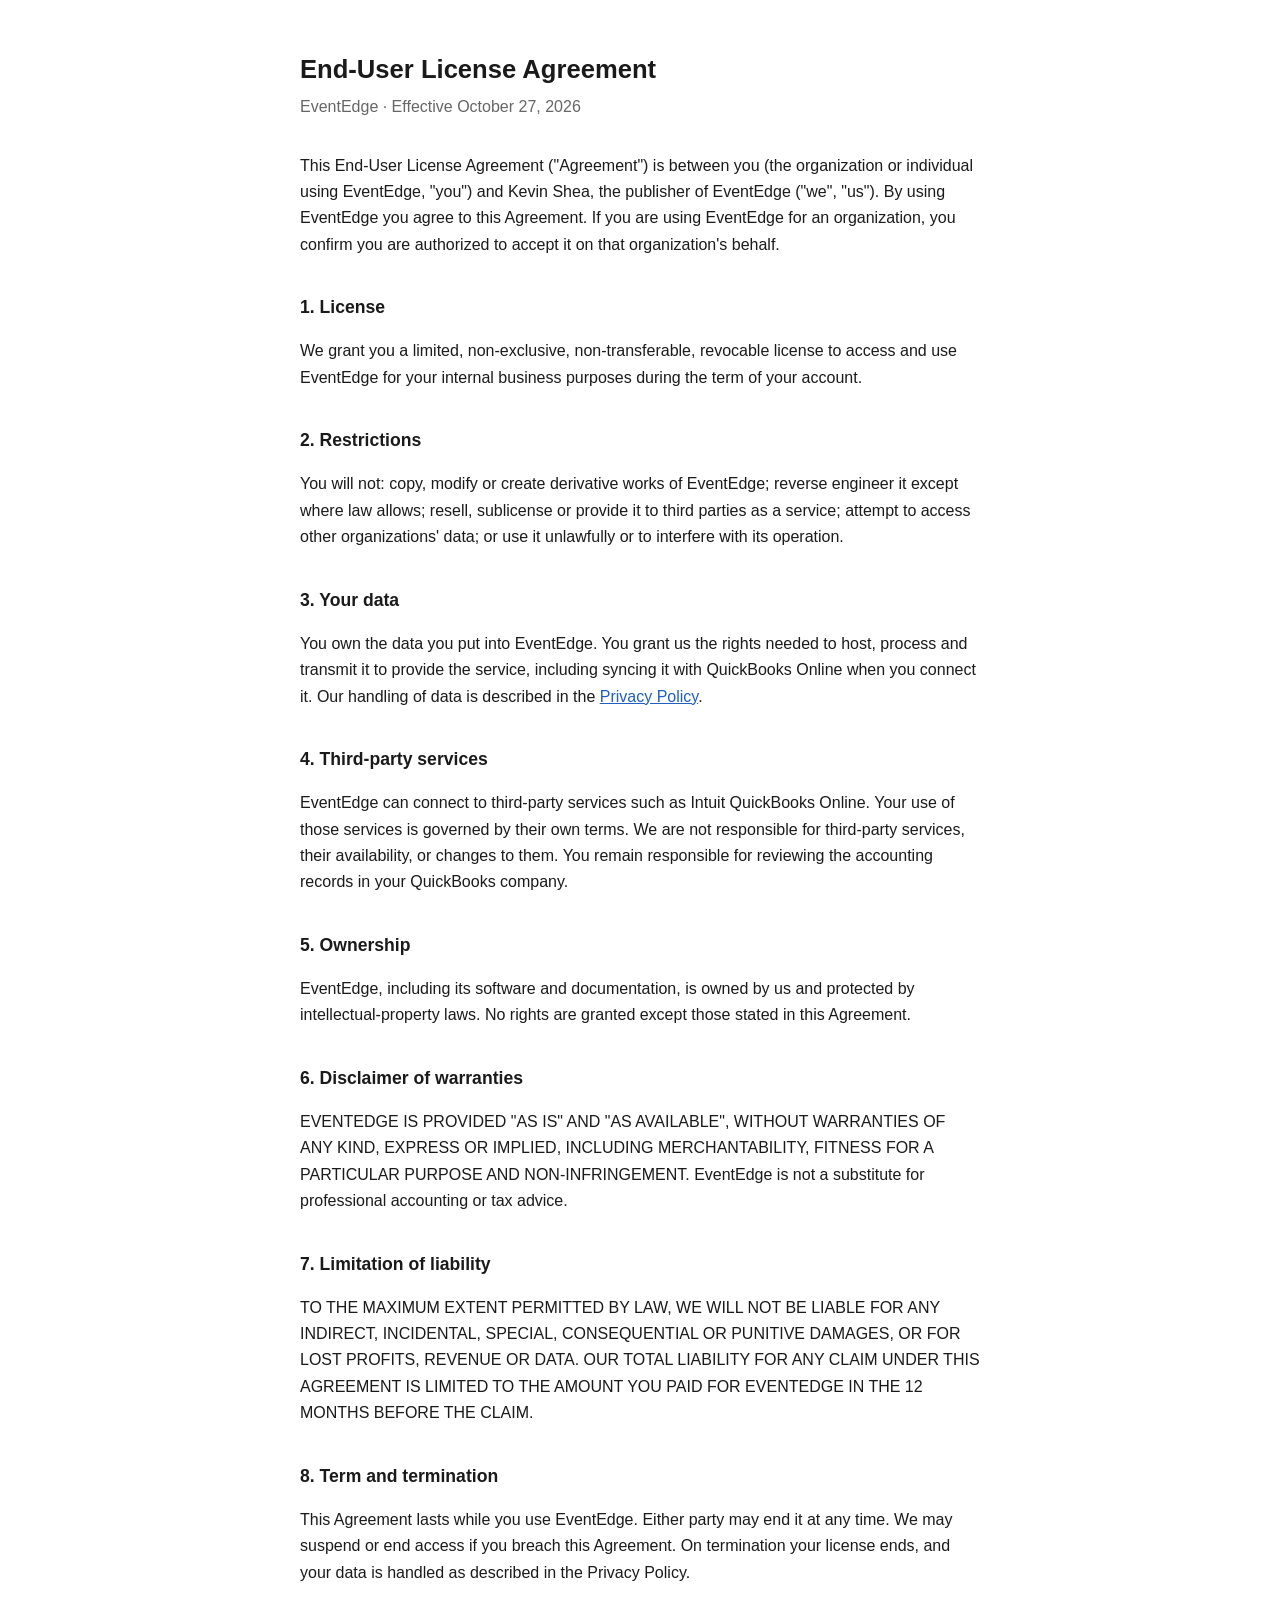
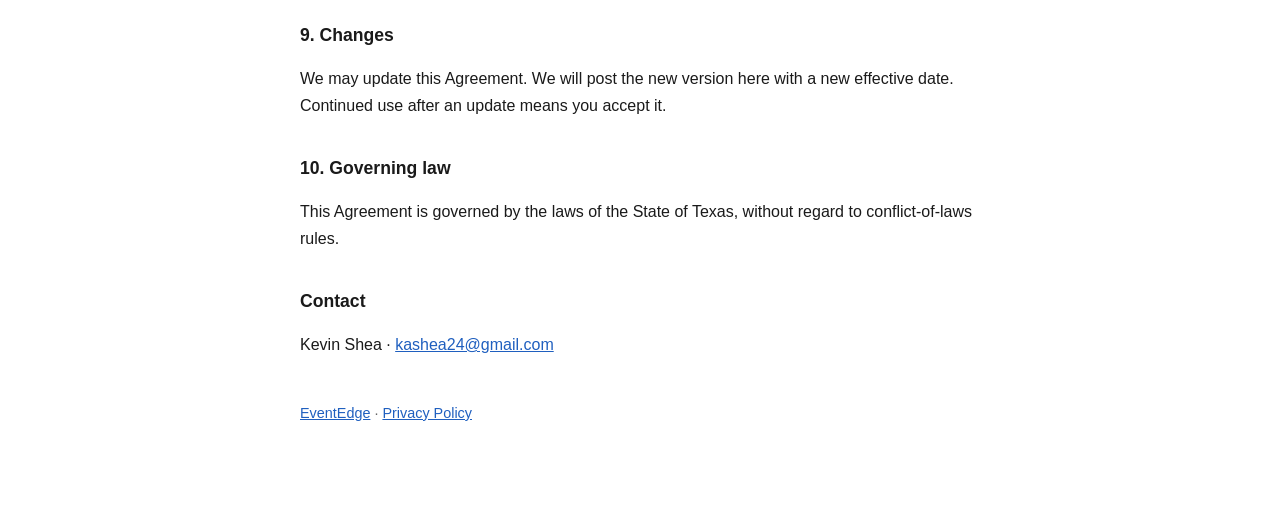
==== eula.html @ 55b9a0d0 "feat: EventEdge privacy policy and EULA" ====
<!doctype html>
<html lang="en">
<head>
<meta charset="utf-8">
<meta name="viewport" content="width=device-width, initial-scale=1">
<title>EventEdge License Agreement</title>
<link rel="stylesheet" href="style.css">
</head>
<body>
<main>
<h1>End-User License Agreement</h1>
<p class="meta">EventEdge · Effective October 27, 2026</p>

<p>This End-User License Agreement ("Agreement") is between you (the organization or individual using EventEdge, "you") and Kevin Shea, the publisher of EventEdge ("we", "us"). By using EventEdge you agree to this Agreement. If you are using EventEdge for an organization, you confirm you are authorized to accept it on that organization's behalf.</p>

<h2>1. License</h2>
<p>We grant you a limited, non-exclusive, non-transferable, revocable license to access and use EventEdge for your internal business purposes during the term of your account.</p>

<h2>2. Restrictions</h2>
<p>You will not: copy, modify or create derivative works of EventEdge; reverse engineer it except where law allows; resell, sublicense or provide it to third parties as a service; attempt to access other organizations' data; or use it unlawfully or to interfere with its operation.</p>

<h2>3. Your data</h2>
<p>You own the data you put into EventEdge. You grant us the rights needed to host, process and transmit it to provide the service, including syncing it with QuickBooks Online when you connect it. Our handling of data is described in the <a href="privacy.html">Privacy Policy</a>.</p>

<h2>4. Third-party services</h2>
<p>EventEdge can connect to third-party services such as Intuit QuickBooks Online. Your use of those services is governed by their own terms. We are not responsible for third-party services, their availability, or changes to them. You remain responsible for reviewing the accounting records in your QuickBooks company.</p>

<h2>5. Ownership</h2>
<p>EventEdge, including its software and documentation, is owned by us and protected by intellectual-property laws. No rights are granted except those stated in this Agreement.</p>

<h2>6. Disclaimer of warranties</h2>
<p>EVENTEDGE IS PROVIDED "AS IS" AND "AS AVAILABLE", WITHOUT WARRANTIES OF ANY KIND, EXPRESS OR IMPLIED, INCLUDING MERCHANTABILITY, FITNESS FOR A PARTICULAR PURPOSE AND NON-INFRINGEMENT. EventEdge is not a substitute for professional accounting or tax advice.</p>

<h2>7. Limitation of liability</h2>
<p>TO THE MAXIMUM EXTENT PERMITTED BY LAW, WE WILL NOT BE LIABLE FOR ANY INDIRECT, INCIDENTAL, SPECIAL, CONSEQUENTIAL OR PUNITIVE DAMAGES, OR FOR LOST PROFITS, REVENUE OR DATA. OUR TOTAL LIABILITY FOR ANY CLAIM UNDER THIS AGREEMENT IS LIMITED TO THE AMOUNT YOU PAID FOR EVENTEDGE IN THE 12 MONTHS BEFORE THE CLAIM.</p>

<h2>8. Term and termination</h2>
<p>This Agreement lasts while you use EventEdge. Either party may end it at any time. We may suspend or end access if you breach this Agreement. On termination your license ends, and your data is handled as described in the Privacy Policy.</p>

<h2>9. Changes</h2>
<p>We may update this Agreement. We will post the new version here with a new effective date. Continued use after an update means you accept it.</p>

<h2>10. Governing law</h2>
<p>This Agreement is governed by the laws of the State of Texas, without regard to conflict-of-laws rules.</p>

<h2>Contact</h2>
<p>Kevin Shea · <a href="mailto:kashea24@gmail.com">kashea24@gmail.com</a></p>

<footer><a href="index.html">EventEdge</a> · <a href="privacy.html">Privacy Policy</a></footer>
</main>
</body>
</html>
---- style.css ----
:root { --fg: #1a1a1a; --muted: #666; --bg: #fff; --link: #1f5fbf; }
@media (prefers-color-scheme: dark) { :root { --fg: #e8e8e8; --muted: #9a9a9a; --bg: #141414; --link: #7aa7ff; } }
body { margin: 0; background: var(--bg); color: var(--fg); font: 16px/1.65 -apple-system, BlinkMacSystemFont, "Segoe UI", Helvetica, Arial, sans-serif; }
main { max-width: 680px; margin: 0 auto; padding: 48px 16px 80px; }
h1 { font-size: 1.6rem; margin: 0 0 4px; }
h2 { font-size: 1.1rem; margin: 2em 0 0.4em; }
.meta { color: var(--muted); margin: 0 0 2em; }
a { color: var(--link); }
ul { padding-left: 1.2em; }
footer { margin-top: 3em; color: var(--muted); font-size: 0.9rem; }
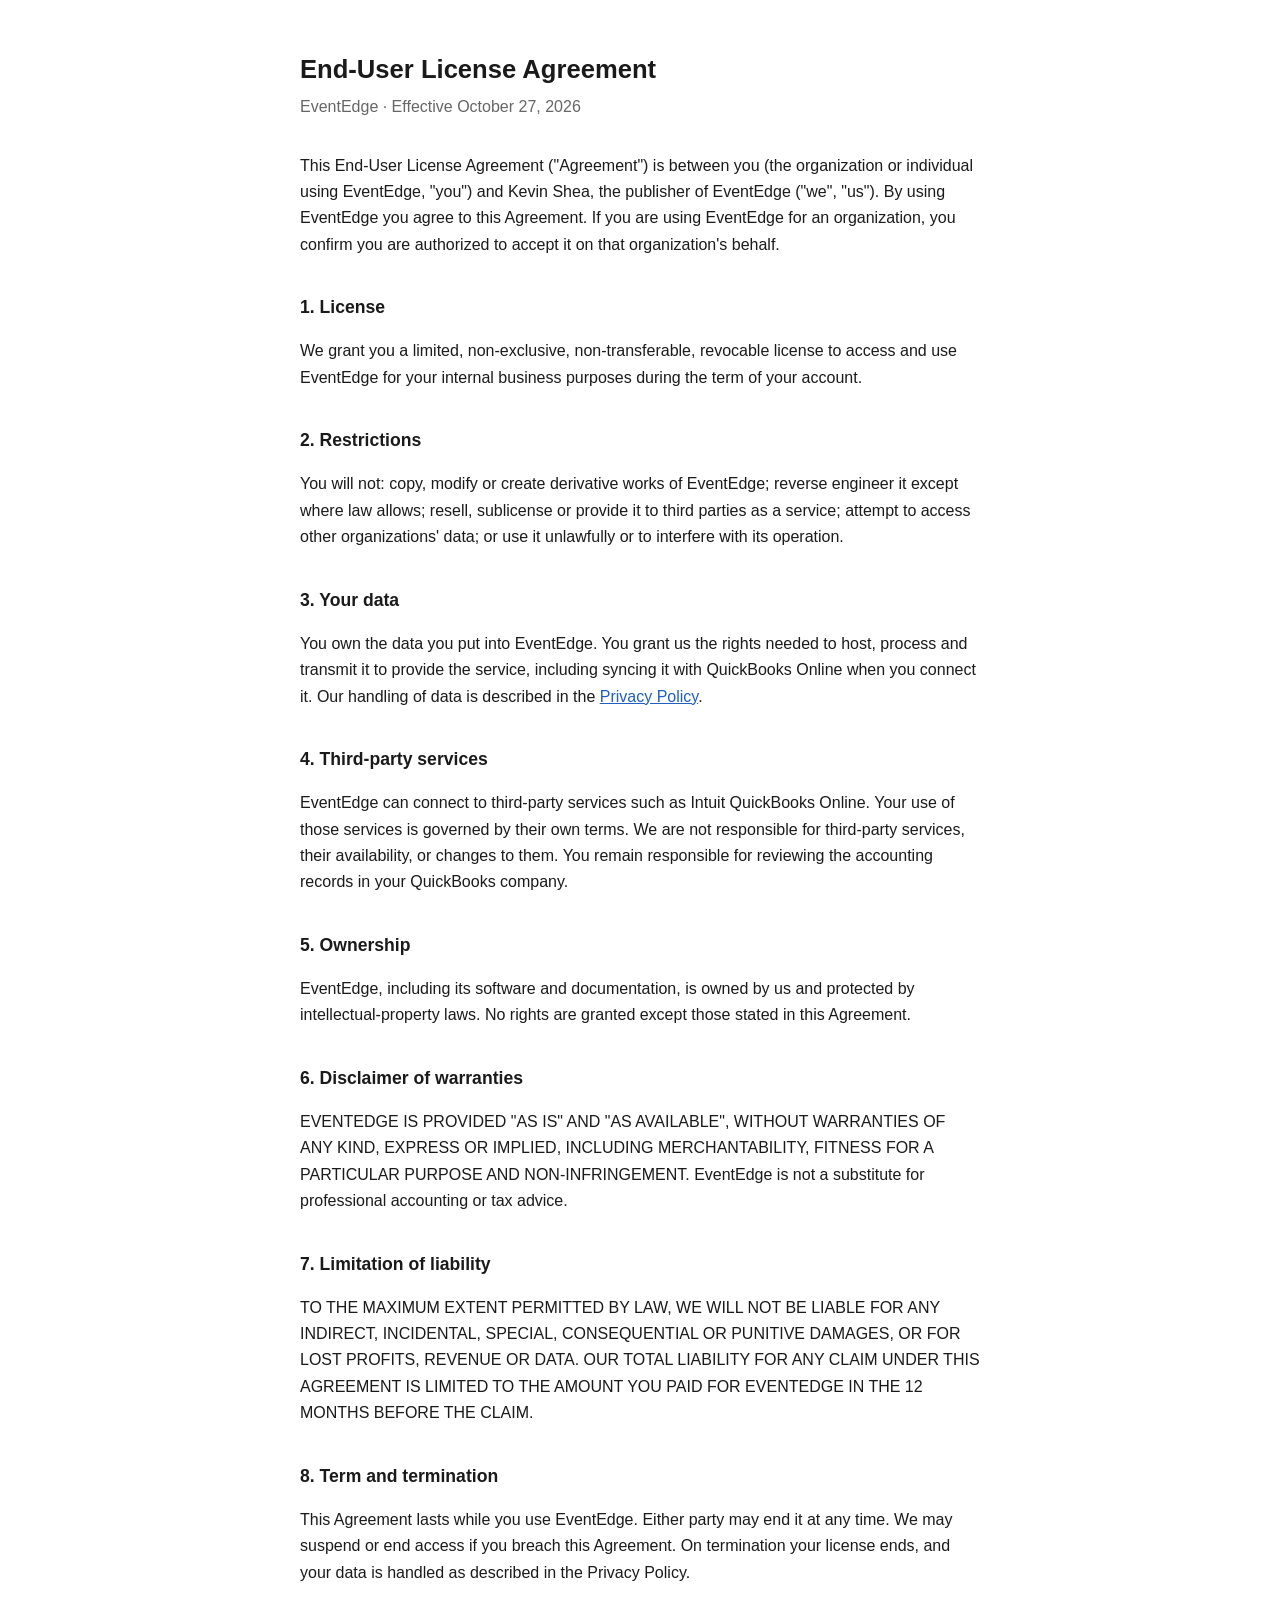
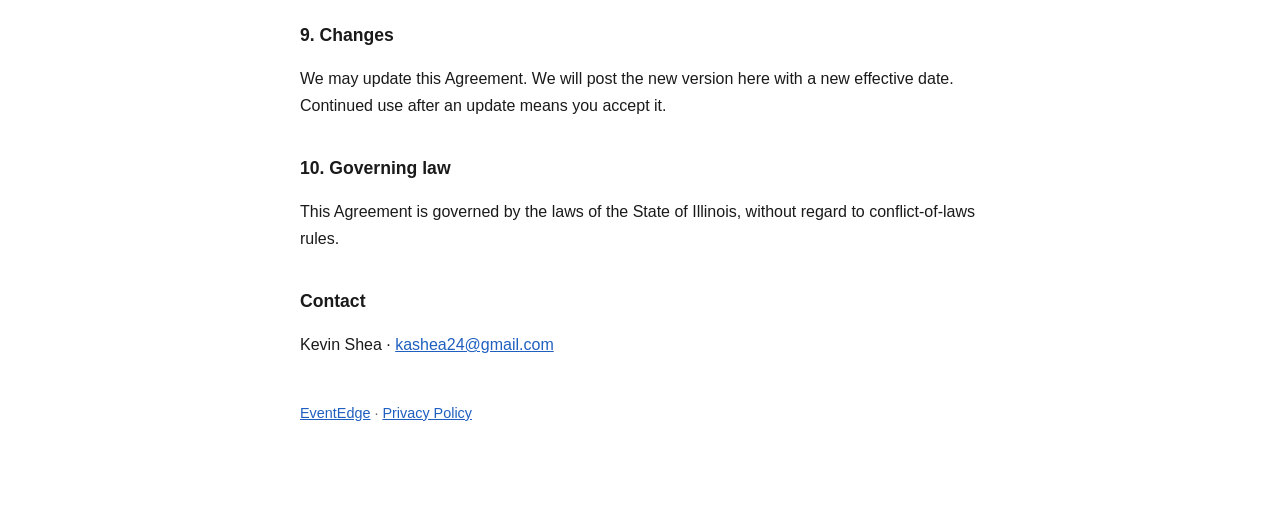
==== commit bbfab1e9: "fix: governing law is Illinois" ====
--- a/eula.html
+++ b/eula.html
@@ -41,7 +41,7 @@
 <p>We may update this Agreement. We will post the new version here with a new effective date. Continued use after an update means you accept it.</p>
 
 <h2>10. Governing law</h2>
-<p>This Agreement is governed by the laws of the State of Texas, without regard to conflict-of-laws rules.</p>
+<p>This Agreement is governed by the laws of the State of Illinois, without regard to conflict-of-laws rules.</p>
 
 <h2>Contact</h2>
 <p>Kevin Shea · <a href="mailto:kashea24@gmail.com">kashea24@gmail.com</a></p>
